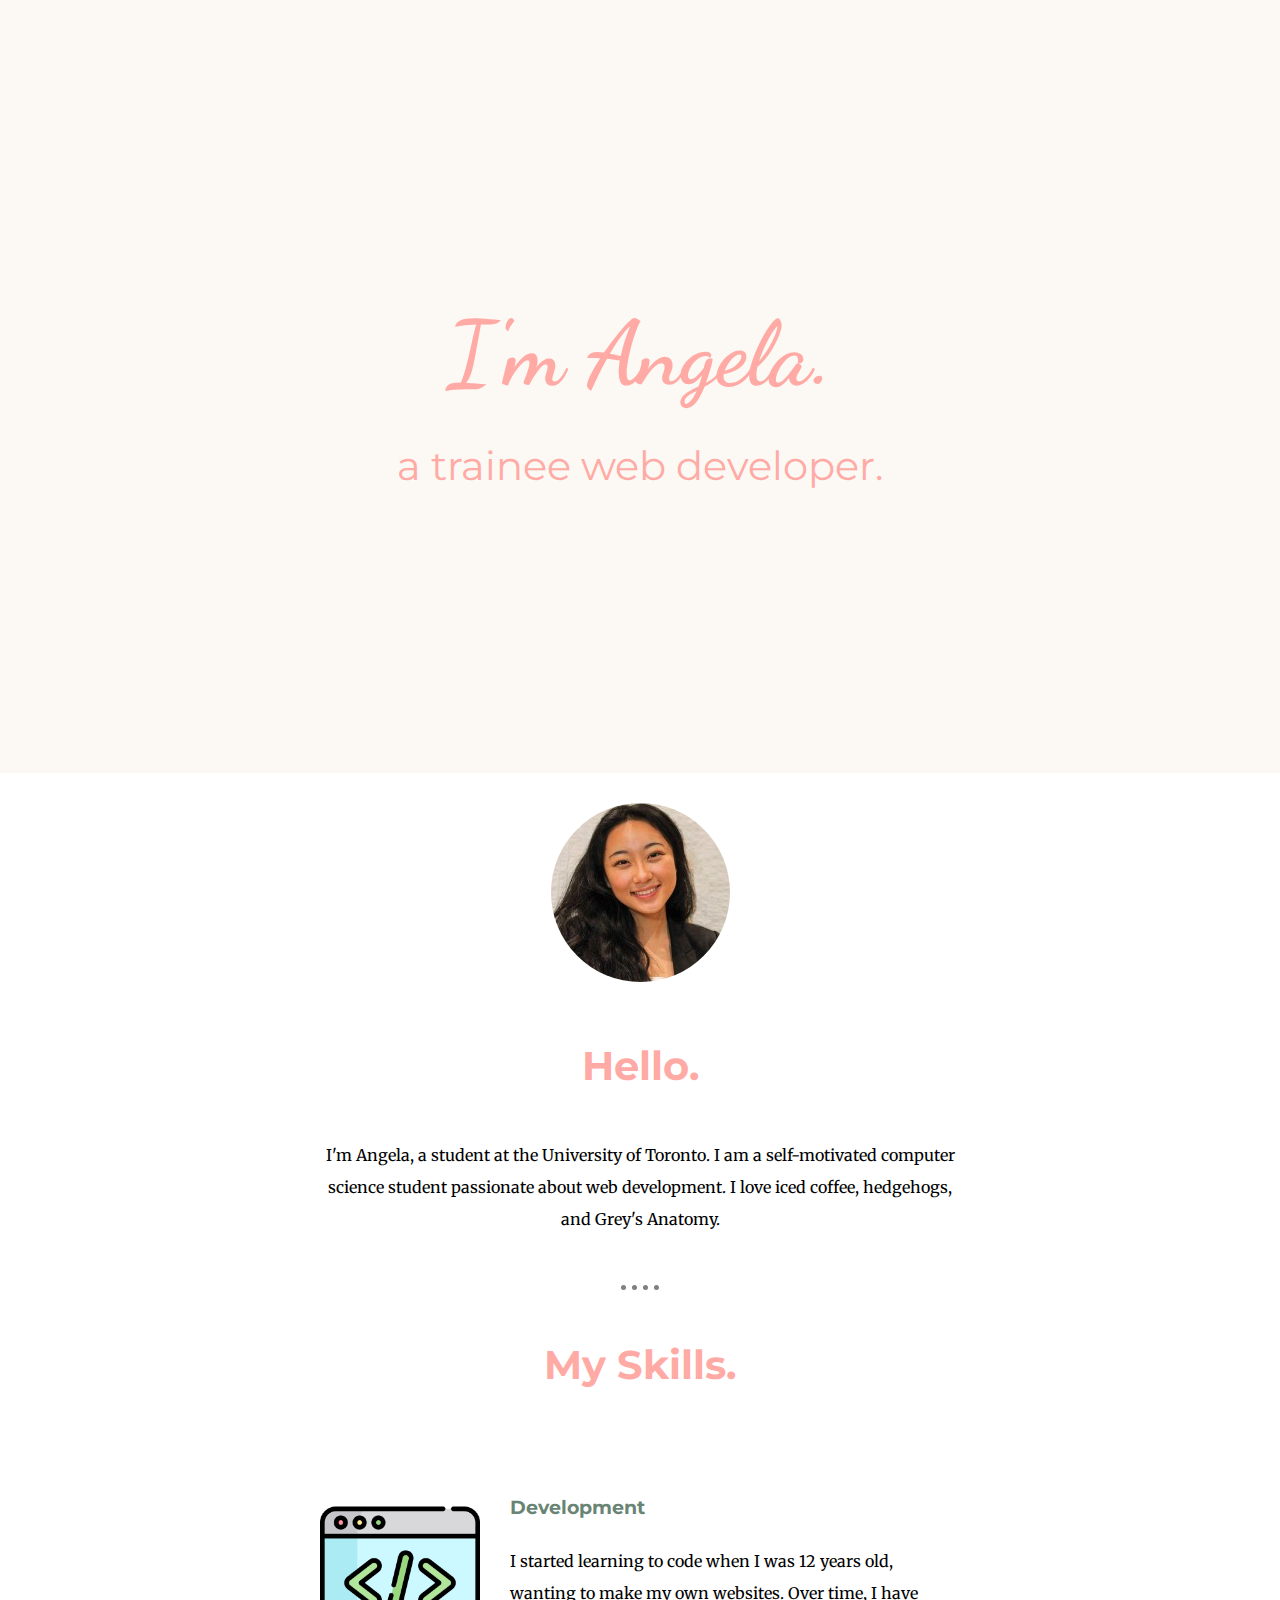
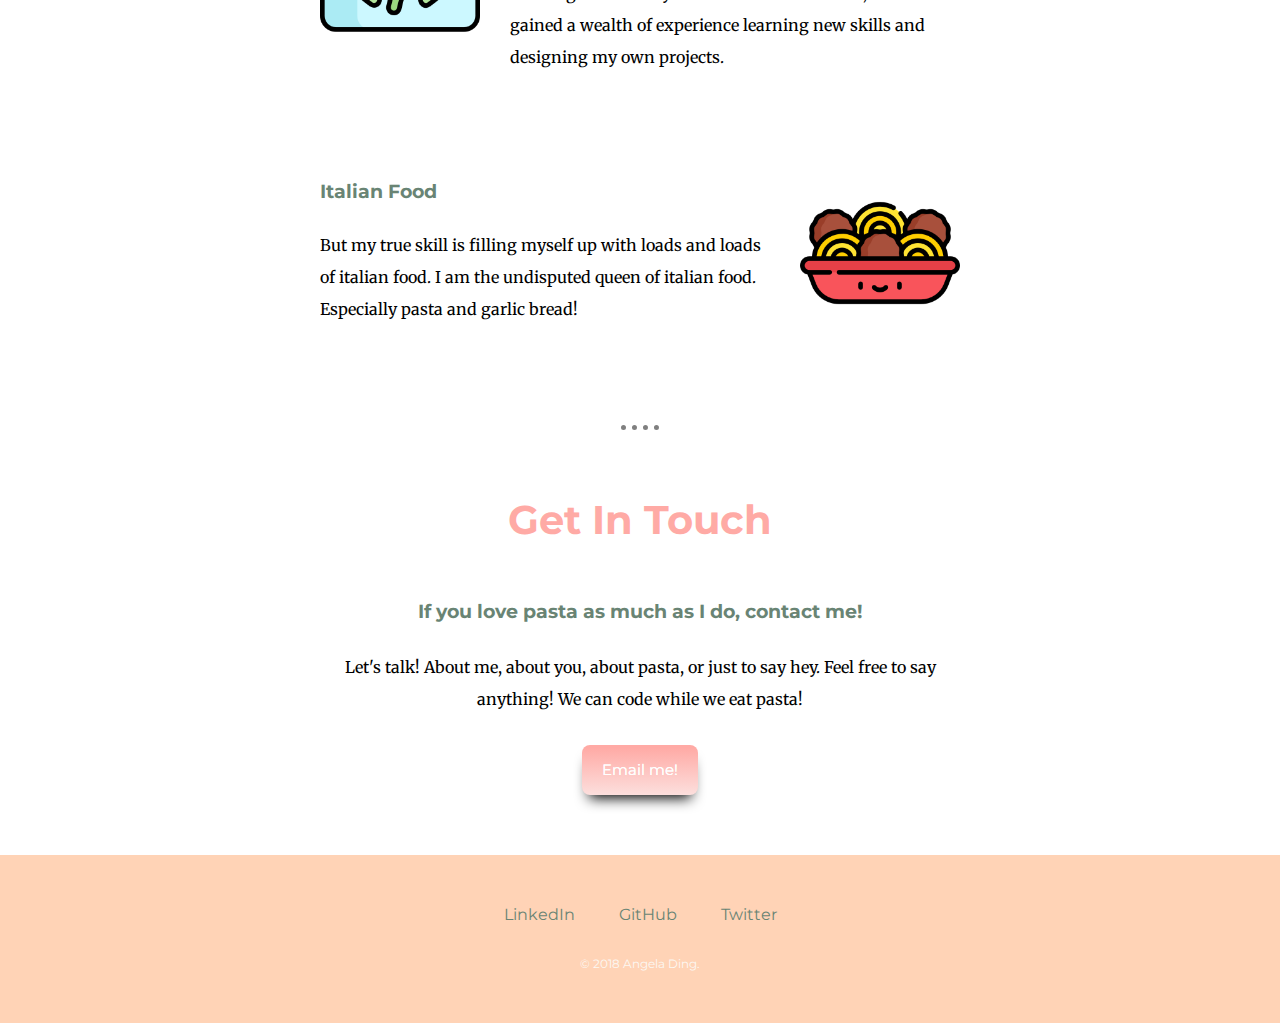
==== index.html @ d4d769b3 "Add initial website changes" ====
<!DOCTYPE html>
<html lang="en" dir="ltr">
  <head>
    <meta charset="utf-8">
    <title>Angela Ding</title>
    <link rel="stylesheet" href="styles.css">
    <link rel="icon" href="favicon.ico">
    <link href="https://fonts.googleapis.com/css2?family=Merriweather&family=Montserrat&family=Sacramento&display=swap" rel="stylesheet">
    <link href="https://fonts.googleapis.com/css2?family=Dancing+Script:wght@600&display=swap" rel="stylesheet">
  </head>
  <body>
    <div class="top-container">
      <h1>I'm Angela.</h1>
      <h2 class="trainee">a trainee web developer.</h2>
    </div>
    <div class="middle-container">
      <div class="profile">
        <img src="angela.png" alt="angela-img">
        <h2>Hello.</h2>
        <p>I'm Angela, a student at the University of Toronto. I am a self-motivated computer science student passionate about web development. I love iced coffee, hedgehogs, and Grey's Anatomy.</p>
      </div>
      <hr>
      <div class="skills">
        <h2>My Skills.</h2>
        <div class="skill-row">
          <img class="computer-img" src="computer.png" alt="computer-img">
          <h3>Development</h3>
          <p>I started learning to code when I was 12 years old, wanting to make my own websites. Over time, I have gained a wealth of experience learning new skills and designing my own projects.</p>
        </div>
        <div class="skill-row">
          <img class="pasta-img" src="food.png" alt="pasta-img">
          <h3>Italian Food</h3>
          <p>But my true skill is filling myself up with loads and loads of italian food. I am the undisputed queen of italian food. Especially pasta and garlic bread!</p>
        </div>
      </div>
      <hr>
      <div class="contact-me">
        <h2>Get In Touch</h2>
        <h3>If you love pasta as much as I do, contact me!</h3>
        <p class="contact-message">Let's talk! About me, about you, about pasta, or just to say hey. Feel free to say anything! We can code while we eat pasta!</p>
        <a href="mailto:angelading@mail.utoronto.ca" class="myButton">Email me!</a>
      </div>
    </div>


    <div class="bottom-container">
      <a class="footer-link" href="https://www.linkedin.com/in/angela-ding-02ba95198/">LinkedIn</a>
      <a class="footer-link" href="https://github.com/angela-ding">GitHub</a>
      <a class="footer-link" href="https://github.com/angela-ding">Twitter</a>
      <p class="copyright">© 2018 Angela Ding.</p>
    </div>

  </body>
</html>
---- styles.css ----
h1 {
  margin: 50px auto 0 auto;
  font-family: 'Dancing Script', cursive;
  font-size: 5.625rem;
  color: #ffaaa5;
  /*margin: 0 auto 0 auto; this centers it left and right (auto sets things that have a width set)*/
}

body {
  margin: 0;
  text-align: center;
  /*will center anything inside that doesn't have a width set*/
  font-family: 'Merriweather', serif;
}

h2 {
  font-family: 'Montserrat', sans-serif;
  font-size: 2.5rem;
  color: #ffaaa5;
}

h3 {
  font-family: 'Montserrat', sans-serif;
  color: #698474;
  font-weight: bolder;
}

hr {
  border-style: dotted none none;
  border-color: grey;
  border-width: 5px;
  height: 0;
  width: 3%;
  margin: 50px auto 50px auto;
}

a {
  color: #698474;
  font-family: 'Montserrat', sans-serif;
  margin: 10px 20px;
  text-decoration: none;
}

a:hover {
  color: #fcf8f3;
}

.profile {
  width: 50%;
  margin: auto;
  line-height: 2;
}

.top-container {
  background-color: #fcf8f3;
  position: relative;
  padding-top: 250px;
  padding-bottom: 250px;
}

.middle-container {
  margin-top: 30px;
  margin-bottom: 50px;
}

.computer-img {
  width: 25%;
  float: left;
  margin-right: 30px;
}

.pasta-img {
  width: 25%;
  float: right;
  margin-left: 30px;
}

.bottom-container {
  padding: 50px 0 20px;
  background-color: #ffd3b6;
  font-family: 'Montserrat', sans-serif;
}

.bottom-cloud {
  position: absolute;
  left: 300px;
  bottom: 300px;
}

.top-cloud {
  position: absolute;
  right: 300px;
  top: 50px;
}

.mountain {
  bottom: 0;
  margin-bottom: 0;
}

.footer-link {
}

.trainee {
  font-weight: normal;
}

.skill-row {
  width: 50%;
  margin: 100px auto 100px auto;
  text-align: left;
  line-height: 2;
}

.contact-me {
  line-height:2;
}

.copyright {
  color: #fcf8f3;
  font-size: 0.75rem;
  padding: 20px 0;
}

.contact-message {
  width: 50%;
  margin: 20px auto 20px auto;
}

.myButton {
	box-shadow: 0px 10px 14px -7px #000000;
	background:linear-gradient(to bottom, #ffaaa5 5%, #fcdfdd 100%);
	background-color:#ffaaa5;
	border-radius: 8px;
	display:inline-block;
	cursor:pointer;
	color:#ffffff;
	font-family: 'Montserrat', sans-serif;
	font-size:15px;
	padding:10px 20px;
	text-decoration:none;
	text-shadow:0px 0px 0px #ffffff;
}
.myButton:hover {
	background:linear-gradient(to bottom, #fcdfdd 5%, #ffaaa5 100%);
	background-color:#fcdfdd;
}
.myButton:active {
	position:relative;
	top:1px;
}
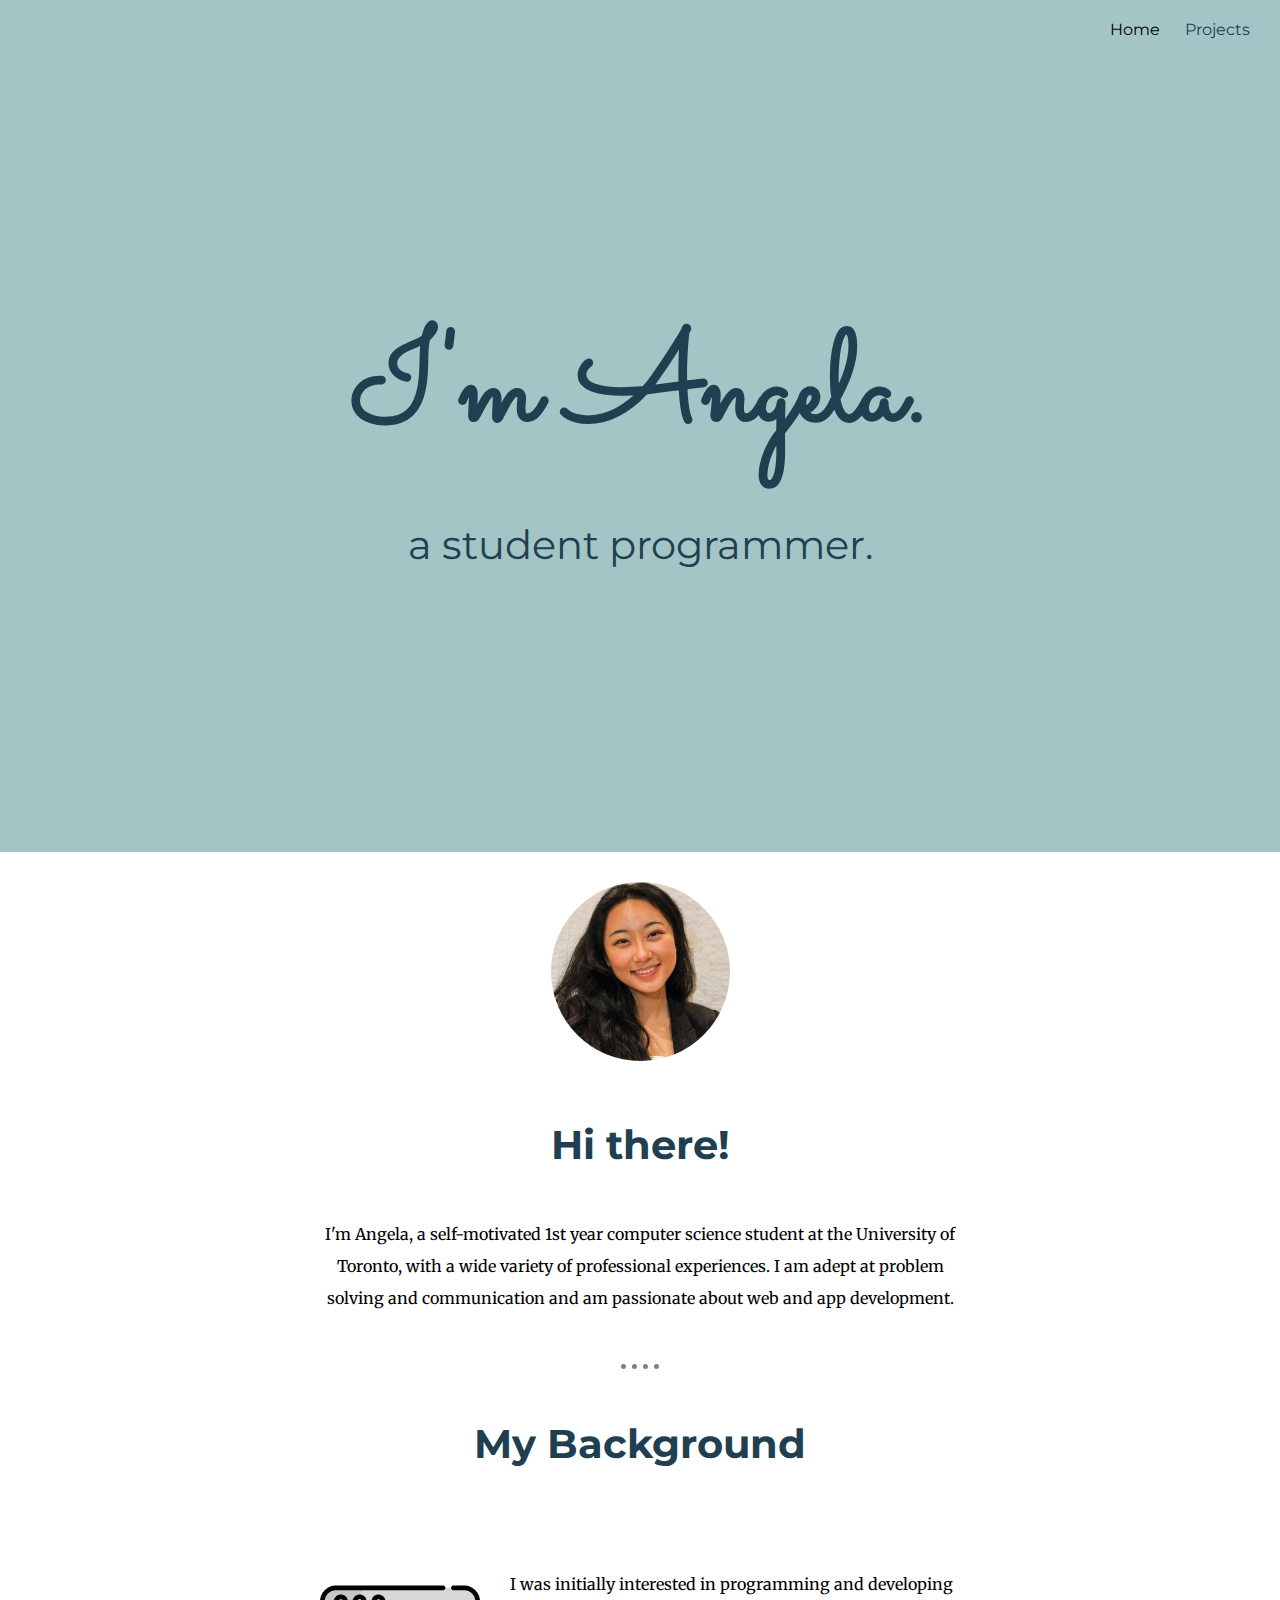
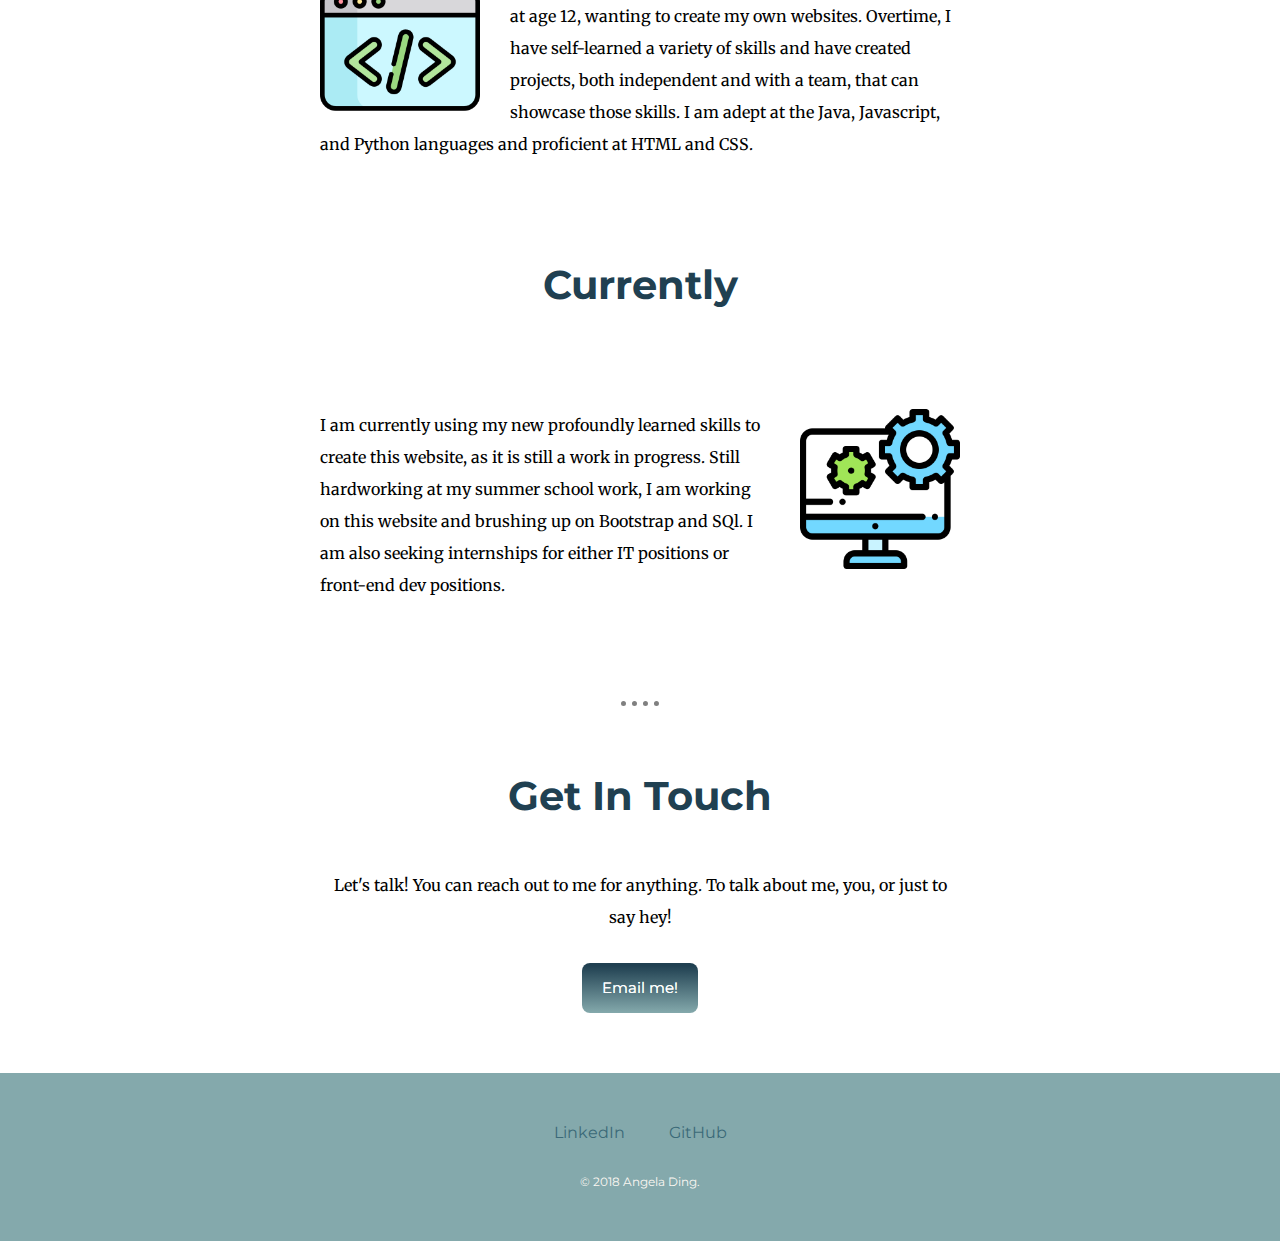
==== commit 824f31e8: "Refined with projects tab" ====
--- a/index.html
+++ b/index.html
@@ -6,47 +6,47 @@
     <link rel="stylesheet" href="styles.css">
     <link rel="icon" href="favicon.ico">
     <link href="https://fonts.googleapis.com/css2?family=Merriweather&family=Montserrat&family=Sacramento&display=swap" rel="stylesheet">
-    <link href="https://fonts.googleapis.com/css2?family=Dancing+Script:wght@600&display=swap" rel="stylesheet">
+    <link href="https://fonts.googleapis.com/css2?family=Amatic+SC:wght@700&family=Dancing+Script:wght@600&family=Didact+Gothic&family=Sacramento&family=Shadows+Into+Light&display=swap" rel="stylesheet">
   </head>
   <body>
     <div class="top-container">
+      <!---<img class="trees-1" src="trees.png"/>--->
+      <a class="home-tab" href="index.html">Home</a>
+      <a class="projects-tab" href="projects.html">Projects</a>
       <h1>I'm Angela.</h1>
-      <h2 class="trainee">a trainee web developer.</h2>
+      <h2 class="trainee">a student programmer.</h2>
     </div>
-    <div class="middle-container">
+    <div class="second-container">
       <div class="profile">
         <img src="angela.png" alt="angela-img">
-        <h2>Hello.</h2>
-        <p>I'm Angela, a student at the University of Toronto. I am a self-motivated computer science student passionate about web development. I love iced coffee, hedgehogs, and Grey's Anatomy.</p>
+        <h2>Hi there!</h2>
+        <p>I'm Angela, a self-motivated 1st year computer science student at the University of Toronto, with a wide variety of professional experiences. I am adept at problem solving and communication and am passionate about web and app development.</p>
       </div>
       <hr>
       <div class="skills">
-        <h2>My Skills.</h2>
+        <h2>My Background</h2>
         <div class="skill-row">
           <img class="computer-img" src="computer.png" alt="computer-img">
-          <h3>Development</h3>
-          <p>I started learning to code when I was 12 years old, wanting to make my own websites. Over time, I have gained a wealth of experience learning new skills and designing my own projects.</p>
+          <p>I was initially interested in programming and developing at age 12, wanting to create my own websites. Overtime, I have self-learned a variety of skills and have created projects, both independent and with a team, that can showcase those skills. I am adept at the Java, Javascript, and Python languages and proficient at HTML and CSS.</p>
         </div>
+        <h2>Currently</h2>
         <div class="skill-row">
-          <img class="pasta-img" src="food.png" alt="pasta-img">
-          <h3>Italian Food</h3>
-          <p>But my true skill is filling myself up with loads and loads of italian food. I am the undisputed queen of italian food. Especially pasta and garlic bread!</p>
+          <img class="coding-img" src="rightnow.png" alt="coding-img">
+          <p>I am currently using my new profoundly learned skills to create this website, as it is still a work in progress. Still hardworking at my summer school work, I am working on this website and brushing up on Bootstrap and SQl. I am also seeking internships for either IT positions or front-end dev positions.</p>
         </div>
       </div>
       <hr>
       <div class="contact-me">
         <h2>Get In Touch</h2>
-        <h3>If you love pasta as much as I do, contact me!</h3>
-        <p class="contact-message">Let's talk! About me, about you, about pasta, or just to say hey. Feel free to say anything! We can code while we eat pasta!</p>
+        <p class="contact-message">Let's talk! You can reach out to me for anything. To talk about me, you, or just to say hey!</p>
         <a href="mailto:angelading@mail.utoronto.ca" class="myButton">Email me!</a>
       </div>
     </div>
 
 
-    <div class="bottom-container">
+    <div class="third-container">
       <a class="footer-link" href="https://www.linkedin.com/in/angela-ding-02ba95198/">LinkedIn</a>
       <a class="footer-link" href="https://github.com/angela-ding">GitHub</a>
-      <a class="footer-link" href="https://github.com/angela-ding">Twitter</a>
       <p class="copyright">© 2018 Angela Ding.</p>
     </div>
 
--- a/styles.css
+++ b/styles.css
@@ -1,8 +1,8 @@
 h1 {
   margin: 50px auto 0 auto;
-  font-family: 'Dancing Script', cursive;
-  font-size: 5.625rem;
-  color: #ffaaa5;
+  font-family: 'Sacramento', cursive;
+  font-size: 8.0rem;
+  color: #204051;
   /*margin: 0 auto 0 auto; this centers it left and right (auto sets things that have a width set)*/
 }
 
@@ -10,18 +10,18 @@
   margin: 0;
   text-align: center;
   /*will center anything inside that doesn't have a width set*/
-  font-family: 'Merriweather', serif;
+  font-family: 'Merriweather', sans-serif;
 }
 
 h2 {
   font-family: 'Montserrat', sans-serif;
   font-size: 2.5rem;
-  color: #ffaaa5;
+  color: #204051;
 }
 
 h3 {
   font-family: 'Montserrat', sans-serif;
-  color: #698474;
+  color: #3b6978;
   font-weight: bolder;
 }
 
@@ -35,7 +35,7 @@
 }
 
 a {
-  color: #698474;
+  color: #3b6978;
   font-family: 'Montserrat', sans-serif;
   margin: 10px 20px;
   text-decoration: none;
@@ -52,13 +52,13 @@
 }
 
 .top-container {
-  background-color: #fcf8f3;
+  background-color: #a4c5c6;
   position: relative;
   padding-top: 250px;
   padding-bottom: 250px;
 }
 
-.middle-container {
+.second-container {
   margin-top: 30px;
   margin-bottom: 50px;
 }
@@ -69,15 +69,15 @@
   margin-right: 30px;
 }
 
-.pasta-img {
+.coding-img {
   width: 25%;
   float: right;
   margin-left: 30px;
 }
 
-.bottom-container {
+.third-container {
   padding: 50px 0 20px;
-  background-color: #ffd3b6;
+  background-color: #84a9ac;
   font-family: 'Montserrat', sans-serif;
 }
 
@@ -87,10 +87,11 @@
   bottom: 300px;
 }
 
-.top-cloud {
-  position: absolute;
-  right: 300px;
-  top: 50px;
+.trees-1 {
+  width: 300px;
+  position: absolute;
+  left: 50px;
+  bottom: 0;
 }
 
 .mountain {
@@ -98,8 +99,7 @@
   margin-bottom: 0;
 }
 
-.footer-link {
-}
+.footer-link {}
 
 .trainee {
   font-weight: normal;
@@ -113,7 +113,7 @@
 }
 
 .contact-me {
-  line-height:2;
+  line-height: 2;
 }
 
 .copyright {
@@ -128,24 +128,173 @@
 }
 
 .myButton {
-	box-shadow: 0px 10px 14px -7px #000000;
-	background:linear-gradient(to bottom, #ffaaa5 5%, #fcdfdd 100%);
-	background-color:#ffaaa5;
-	border-radius: 8px;
+  background: linear-gradient(to bottom, #204051 5%, #84a9ac 100%);
+  background-color: #204051;
+  border-radius: 8px;
+  display: inline-block;
+  cursor: pointer;
+  color: #ffffff;
+  font-family: 'Montserrat', sans-serif;
+  font-size: 15px;
+  padding: 10px 20px;
+  text-decoration: none;
+  text-shadow: 0px 0px 0px #ffffff;
+}
+
+.myButton:hover {
+  background: linear-gradient(to bottom, #84a9ac 5%, #204051 100%);
+  background-color: #84a9ac;
+}
+
+.myButton:active {
+  position: relative;
+  top: 1px;
+}
+
+.projects-tab {
+  color: #204051;
+  font-family: 'Montserrat', sans-serif;
+  position: absolute;
+  top: 10px;
+  right: 10px;
+  text-decoration: none;
+}
+
+a.projects-tab:hover {
+  color: white;
+}
+
+.home-tab {
+  color: black;
+  font-family: 'Montserrat', sans-serif;
+  position: absolute;
+  top: 10px;
+  right: 100px;
+  text-decoration: none;
+}
+
+a.home-tab:hover {
+  color: black;
+}
+
+/****************************************PROJECTS-TAB****************************************/
+.projects-top-container {
+  background-color: #a4c5c6;
+  position: relative;
+  padding-top: 100px;
+  padding-bottom: 100px;
+}
+
+.p-projects-tab {
+  color: black;
+  font-family: 'Montserrat', sans-serif;
+  position: absolute;
+  top: 10px;
+  right: 10px;
+  text-decoration: none;
+}
+
+a.p-projects-tab:hover {
+  color: black;
+}
+
+.p-home-tab {
+  color: #204051;
+  font-family: 'Montserrat', sans-serif;
+  position: absolute;
+  top: 10px;
+  right: 100px;
+  text-decoration: none;
+}
+
+a.p-home-tab:hover {
+  color: white;
+}
+
+.pencil-img {
+  width: 10%;
+}
+
+.linkedin-link {
+  color: #3b6978;
+  font-family: 'Montserrat', sans-serif;
+  margin: 0;
+  text-decoration: underline;
+}
+
+a.linkedin-link:hover {
+  color: #204051;
+}
+
+a.github-link:hover {
+  color: #204051;
+}
+
+.github-link {
+  color: #3b6978;
+  font-family: 'Montserrat', sans-serif;
+  margin: 0;
+  text-decoration: underline;
+}
+
+.introduction-projects {
+  width: 50%;
+  margin: auto;
+  line-height: 2;
+}
+
+.projects-third-container {
+  padding: 50px 0 20px;
+  background-color: #3b6978;
+  font-family: 'Montserrat', sans-serif;
+}
+
+.nophish1 {
+  width: 40%
+}
+
+.project-header {
+  font-family: 'Montserrat', sans-serif;
+  font-size: 2.0rem;
+  color: white;
+  margin-bottom: 8px;
+}
+
+.project-medium {
+  width: 50%;
+  margin: auto;
+  color: white;
+}
+
+.project-des {
+  color: white;
+  width: 50%;
+  line-height: 2;
+  margin: auto;
+  margin-top: 30px;
+  margin-bottom: 20px;
+}
+
+.nophish-button {
+	background:linear-gradient(to bottom, #84a9ac 5%, #84a9ac 100%);
+	background-color:#84a9ac;
+	border-radius:3px;
+	border:1px solid #84a9ac;
 	display:inline-block;
 	cursor:pointer;
 	color:#ffffff;
 	font-family: 'Montserrat', sans-serif;
-	font-size:15px;
-	padding:10px 20px;
+	font-size:13px;
+	padding:10px 24px;
 	text-decoration:none;
-	text-shadow:0px 0px 0px #ffffff;
-}
-.myButton:hover {
-	background:linear-gradient(to bottom, #fcdfdd 5%, #ffaaa5 100%);
-	background-color:#fcdfdd;
-}
-.myButton:active {
+}
+.nophish-button:hover {
+	background:linear-gradient(to bottom, #204051 5%, #204051 100%);
+	background-color:#204051;
+  border-radius:3px;
+	border:1px solid #204051;
+}
+.nophish-button:active {
 	position:relative;
 	top:1px;
 }
